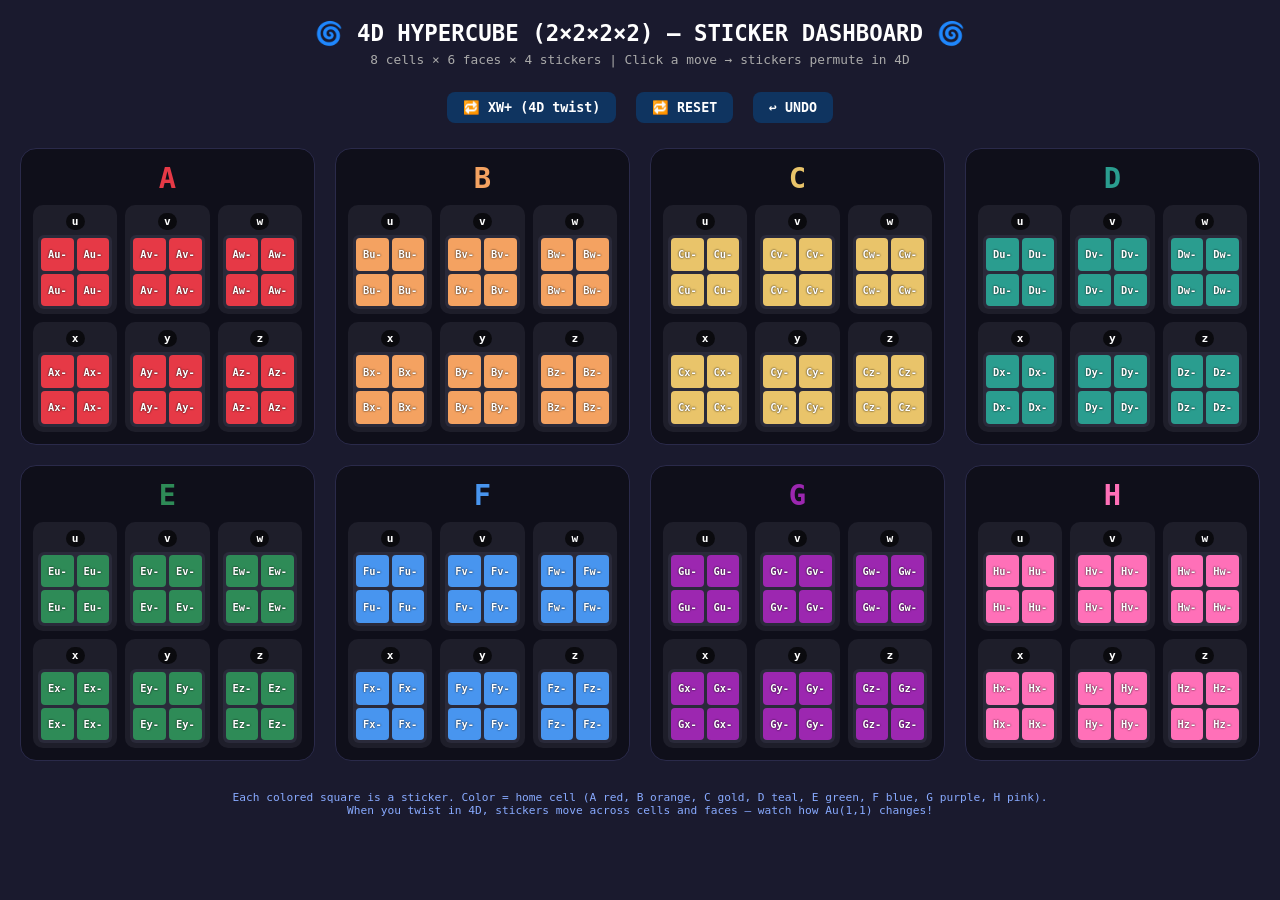
==== index.html @ c9c59ddc "Add initial HTML, CSS, and JavaScript files for 4D Hypercube dashboard" ====
<!DOCTYPE html>
<html lang="en">
<head>
    <meta charset="UTF-8">
    <meta name="viewport" content="width=device-width, initial-scale=1.0">
    <title>4D Hypercube – Sticker Dashboard</title>
    <link rel="stylesheet" href="styles.css">
</head>
<body>
    <h1>🌀 4D HYPERCUBE (2×2×2×2) – STICKER DASHBOARD 🌀</h1>
    <div class="sub">8 cells × 6 faces × 4 stickers | Click a move → stickers permute in 4D</div>

    <div class="controls">
        <button id="moveXWp">🔁 XW+ (4D twist)</button>
        <button id="resetBtn">🔁 RESET</button>
        <button id="undoBtn">↩️ UNDO</button>
    </div>

    <div id="dashboard" class="dashboard"></div>
    <div class="footer">
        Each colored square is a sticker. Color = home cell (A red, B orange, C gold, D teal, E green, F blue, G purple, H pink).<br>
        When you twist in 4D, stickers move across cells and faces – watch how Au(1,1) changes!
    </div>

    <script src="js/app.js"></script>
</body>
</html>
---- styles.css ----
* {
    box-sizing: border-box;
}

body {
    background: #1a1a2e;
    font-family: 'Segoe UI', monospace;
    color: white;
    padding: 20px;
    margin: 0;
}

h1 {
    font-size: 1.4rem;
    text-align: center;
    margin: 0 0 5px;
}

.sub {
    text-align: center;
    font-size: 0.8rem;
    color: #aaa;
    margin-bottom: 20px;
}

.controls {
    text-align: center;
    margin-bottom: 20px;
}

button {
    background: #0f3460;
    border: none;
    color: white;
    padding: 8px 16px;
    margin: 5px;
    border-radius: 8px;
    cursor: pointer;
    font-family: monospace;
    font-weight: bold;
}

button:hover {
    background: #1a4a7a;
}

.dashboard {
    display: grid;
    grid-template-columns: repeat(4, 1fr);
    gap: 20px;
    max-width: 1400px;
    margin: 0 auto;
}

.cell {
    background: #0f0f1a;
    border-radius: 16px;
    padding: 12px;
    border: 1px solid #2a2a4a;
}

.cell-title {
    text-align: center;
    font-size: 1.8rem;
    font-weight: bold;
    margin-bottom: 10px;
}

.faces {
    display: grid;
    grid-template-columns: repeat(3, 1fr);
    gap: 8px;
}

.face {
    background: #1e1e2a;
    border-radius: 10px;
    padding: 5px;
    text-align: center;
}

.face-label {
    font-size: 0.7rem;
    font-weight: bold;
    background: #000000aa;
    display: inline-block;
    padding: 2px 6px;
    border-radius: 20px;
    margin-bottom: 5px;
}

.grid-2x2 {
    display: grid;
    grid-template-columns: 1fr 1fr;
    gap: 3px;
    background: #2a2a3a;
    padding: 3px;
    border-radius: 6px;
}

.sticker {
    aspect-ratio: 1;
    border-radius: 4px;
    font-size: 0.65rem;
    display: flex;
    align-items: center;
    justify-content: center;
    font-weight: bold;
    color: white;
    text-shadow: 0 0 2px black;
    transition: 0.05s linear;
}

.footer {
    text-align: center;
    margin-top: 30px;
    font-size: 0.7rem;
    color: #88aaff;
}

@media (max-width: 900px) {
    .dashboard {
        grid-template-columns: repeat(2, 1fr);
    }
}

@media (max-width: 550px) {
    .dashboard {
        grid-template-columns: 1fr;
    }
}
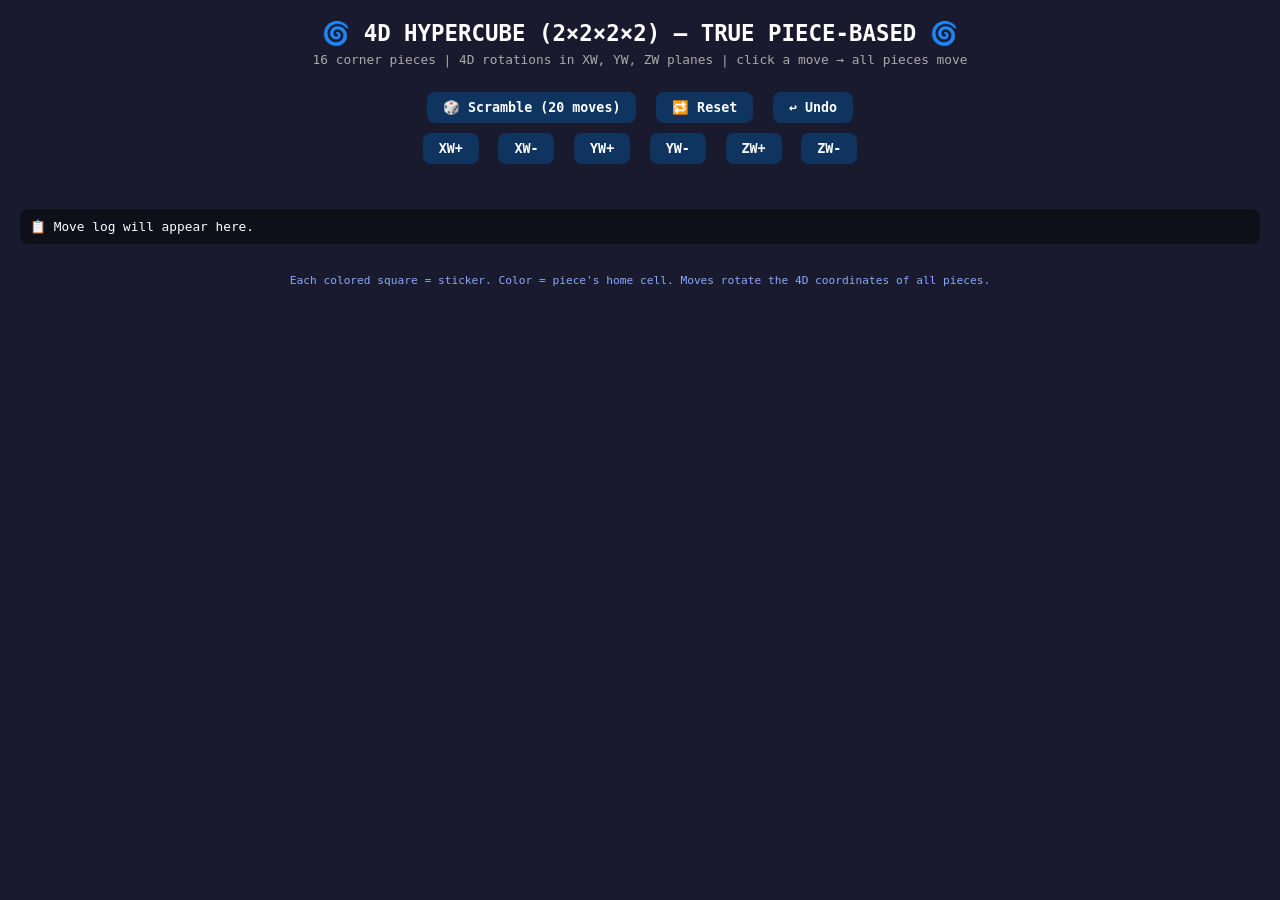
==== commit 6c80c8e4: "Refactor 4D Hypercube dashboard: update HTML structure, add CSS styles, and implement core functiona" ====
--- a/index.html
+++ b/index.html
@@ -3,25 +3,45 @@
 <head>
     <meta charset="UTF-8">
     <meta name="viewport" content="width=device-width, initial-scale=1.0">
-    <title>4D Hypercube – Sticker Dashboard</title>
-    <link rel="stylesheet" href="styles.css">
+    <title>4D Hypercube (2×2×2×2) – True Piece‑Based</title>
+    <style>
+        * { box-sizing: border-box; }
+        body { background: #1a1a2e; font-family: 'Segoe UI', monospace; color: white; padding: 20px; margin: 0; }
+        h1 { font-size: 1.4rem; text-align: center; margin: 0 0 5px; }
+        .sub { text-align: center; font-size: 0.8rem; color: #aaa; margin-bottom: 20px; }
+        .controls { text-align: center; margin-bottom: 20px; }
+        button { background: #0f3460; border: none; color: white; padding: 8px 16px; margin: 5px; border-radius: 8px; cursor: pointer; font-family: monospace; font-weight: bold; }
+        button:hover { background: #1a4a7a; }
+        .dashboard { display: grid; grid-template-columns: repeat(4, 1fr); gap: 20px; max-width: 1400px; margin: 0 auto; }
+        .cell { background: #0f0f1a; border-radius: 16px; padding: 12px; border: 1px solid #2a2a4a; }
+        .cell-title { text-align: center; font-size: 1.8rem; font-weight: bold; margin-bottom: 10px; }
+        .faces { display: grid; grid-template-columns: repeat(3, 1fr); gap: 8px; }
+        .face { background: #1e1e2a; border-radius: 10px; padding: 5px; text-align: center; }
+        .face-label { font-size: 0.7rem; font-weight: bold; background: #000000aa; display: inline-block; padding: 2px 6px; border-radius: 20px; margin-bottom: 5px; }
+        .grid-2x2 { display: grid; grid-template-columns: 1fr 1fr; gap: 3px; background: #2a2a3a; padding: 3px; border-radius: 6px; }
+        .sticker { aspect-ratio: 1; border-radius: 4px; transition: 0.05s linear; }
+        .footer { text-align: center; margin-top: 30px; font-size: 0.7rem; color: #88aaff; }
+        @media (max-width: 900px) { .dashboard { grid-template-columns: repeat(2, 1fr); } }
+        @media (max-width: 550px) { .dashboard { grid-template-columns: 1fr; } }
+        .log { background: #0f0f1a; padding: 10px; margin-top: 20px; border-radius: 8px; max-height: 150px; overflow-y: auto; font-size: 0.8rem; font-family: monospace; }
+    </style>
 </head>
 <body>
-    <h1>🌀 4D HYPERCUBE (2×2×2×2) – STICKER DASHBOARD 🌀</h1>
-    <div class="sub">8 cells × 6 faces × 4 stickers | Click a move → stickers permute in 4D</div>
+<h1>🌀 4D HYPERCUBE (2×2×2×2) – TRUE PIECE‑BASED 🌀</h1>
+<div class="sub">16 corner pieces | 4D rotations in XW, YW, ZW planes | click a move → all pieces move</div>
+<div class="controls">
+    <button id="scramble">🎲 Scramble (20 moves)</button>
+    <button id="reset">🔁 Reset</button>
+    <button id="undo">↩️ Undo</button>
+    <br>
+    <button id="moveXWp">XW+</button> <button id="moveXWm">XW-</button>
+    <button id="moveYWp">YW+</button> <button id="moveYWm">YW-</button>
+    <button id="moveZWp">ZW+</button> <button id="moveZWm">ZW-</button>
+</div>
+<div id="dashboard" class="dashboard"></div>
+<div class="log" id="logPanel">📋 Move log will appear here.</div>
+<div class="footer">Each colored square = sticker. Color = piece's home cell. Moves rotate the 4D coordinates of all pieces.</div>
 
-    <div class="controls">
-        <button id="moveXWp">🔁 XW+ (4D twist)</button>
-        <button id="resetBtn">🔁 RESET</button>
-        <button id="undoBtn">↩️ UNDO</button>
-    </div>
-
-    <div id="dashboard" class="dashboard"></div>
-    <div class="footer">
-        Each colored square is a sticker. Color = home cell (A red, B orange, C gold, D teal, E green, F blue, G purple, H pink).<br>
-        When you twist in 4D, stickers move across cells and faces – watch how Au(1,1) changes!
-    </div>
-
-    <script src="js/app.js"></script>
+<script src="hypercube.js"></script>
 </body>
 </html>
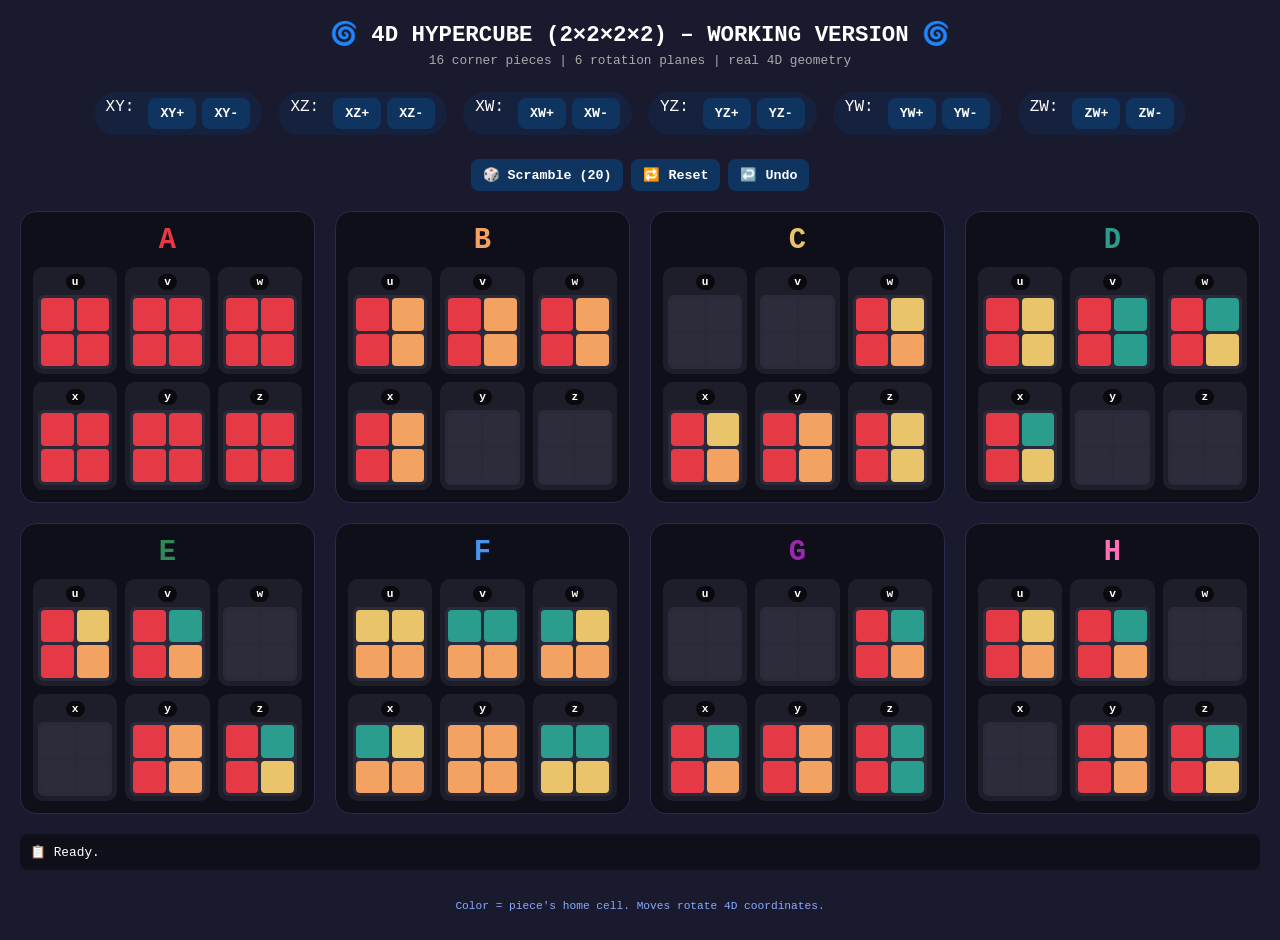
==== commit ddebe2eb: "Upgrade to 3x3x3x3 hypercube with dynamic move buttons" ====
--- a/index.html
+++ b/index.html
@@ -3,14 +3,14 @@
 <head>
     <meta charset="UTF-8">
     <meta name="viewport" content="width=device-width, initial-scale=1.0">
-    <title>4D Hypercube (2×2×2×2) – True Piece‑Based</title>
+    <title>4D Hypercube (2×2×2×2) – WORKING VERSION</title>
     <style>
         * { box-sizing: border-box; }
         body { background: #1a1a2e; font-family: 'Segoe UI', monospace; color: white; padding: 20px; margin: 0; }
         h1 { font-size: 1.4rem; text-align: center; margin: 0 0 5px; }
         .sub { text-align: center; font-size: 0.8rem; color: #aaa; margin-bottom: 20px; }
-        .controls { text-align: center; margin-bottom: 20px; }
-        button { background: #0f3460; border: none; color: white; padding: 8px 16px; margin: 5px; border-radius: 8px; cursor: pointer; font-family: monospace; font-weight: bold; }
+        .controls { text-align: center; margin-bottom: 20px; display: flex; flex-wrap: wrap; justify-content: center; gap: 8px; }
+        button { background: #0f3460; border: none; color: white; padding: 8px 12px; border-radius: 8px; cursor: pointer; font-family: monospace; font-weight: bold; }
         button:hover { background: #1a4a7a; }
         .dashboard { display: grid; grid-template-columns: repeat(4, 1fr); gap: 20px; max-width: 1400px; margin: 0 auto; }
         .cell { background: #0f0f1a; border-radius: 16px; padding: 12px; border: 1px solid #2a2a4a; }
@@ -24,24 +24,22 @@
         @media (max-width: 900px) { .dashboard { grid-template-columns: repeat(2, 1fr); } }
         @media (max-width: 550px) { .dashboard { grid-template-columns: 1fr; } }
         .log { background: #0f0f1a; padding: 10px; margin-top: 20px; border-radius: 8px; max-height: 150px; overflow-y: auto; font-size: 0.8rem; font-family: monospace; }
+        .move-group { display: inline-flex; flex-wrap: wrap; justify-content: center; gap: 6px; background: #16213e; padding: 6px 12px; border-radius: 30px; margin: 4px; }
     </style>
 </head>
 <body>
-<h1>🌀 4D HYPERCUBE (2×2×2×2) – TRUE PIECE‑BASED 🌀</h1>
-<div class="sub">16 corner pieces | 4D rotations in XW, YW, ZW planes | click a move → all pieces move</div>
+<h1>🌀 4D HYPERCUBE (2×2×2×2) – WORKING VERSION 🌀</h1>
+<div class="sub">16 corner pieces | 6 rotation planes | real 4D geometry</div>
+<div class="controls" id="movePanel"></div>
 <div class="controls">
-    <button id="scramble">🎲 Scramble (20 moves)</button>
-    <button id="reset">🔁 Reset</button>
-    <button id="undo">↩️ Undo</button>
-    <br>
-    <button id="moveXWp">XW+</button> <button id="moveXWm">XW-</button>
-    <button id="moveYWp">YW+</button> <button id="moveYWm">YW-</button>
-    <button id="moveZWp">ZW+</button> <button id="moveZWm">ZW-</button>
+    <button id="scrambleBtn">🎲 Scramble (20)</button>
+    <button id="resetBtn">🔁 Reset</button>
+    <button id="undoBtn">↩️ Undo</button>
 </div>
 <div id="dashboard" class="dashboard"></div>
-<div class="log" id="logPanel">📋 Move log will appear here.</div>
-<div class="footer">Each colored square = sticker. Color = piece's home cell. Moves rotate the 4D coordinates of all pieces.</div>
+<div id="logPanel" class="log">📋 Ready.</div>
+<div class="footer">Color = piece's home cell. Moves rotate 4D coordinates.</div>
 
-<script src="hypercube.js"></script>
+<script src="js/hypercube.js"></script>
 </body>
 </html>
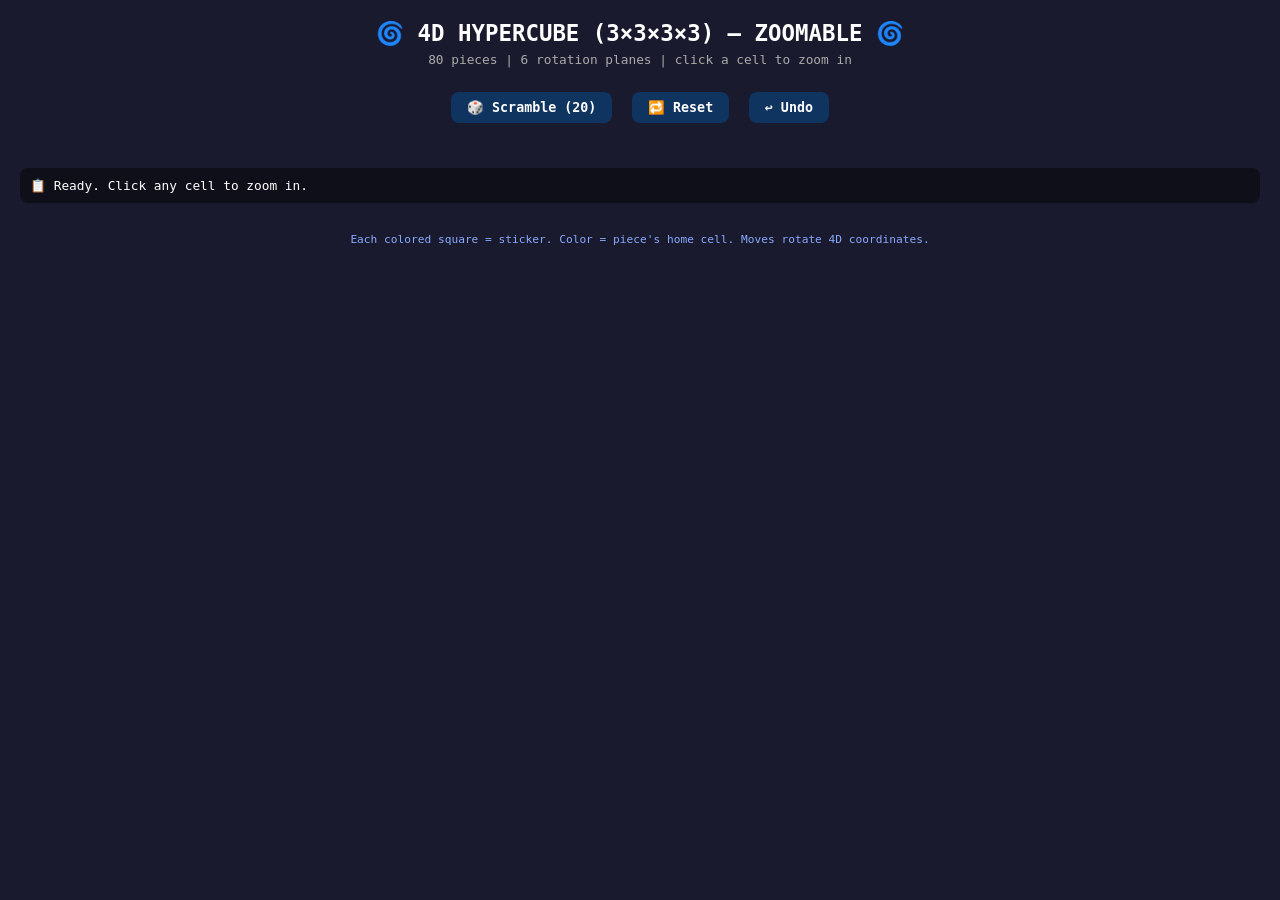
==== commit cb6cd3a5: "feat: Implement 4D hypercube visualization and interaction - Added CSS styles for dashboard, sidebar" ====
--- a/index.html
+++ b/index.html
@@ -3,43 +3,43 @@
 <head>
     <meta charset="UTF-8">
     <meta name="viewport" content="width=device-width, initial-scale=1.0">
-    <title>4D Hypercube (2×2×2×2) – WORKING VERSION</title>
-    <style>
-        * { box-sizing: border-box; }
-        body { background: #1a1a2e; font-family: 'Segoe UI', monospace; color: white; padding: 20px; margin: 0; }
-        h1 { font-size: 1.4rem; text-align: center; margin: 0 0 5px; }
-        .sub { text-align: center; font-size: 0.8rem; color: #aaa; margin-bottom: 20px; }
-        .controls { text-align: center; margin-bottom: 20px; display: flex; flex-wrap: wrap; justify-content: center; gap: 8px; }
-        button { background: #0f3460; border: none; color: white; padding: 8px 12px; border-radius: 8px; cursor: pointer; font-family: monospace; font-weight: bold; }
-        button:hover { background: #1a4a7a; }
-        .dashboard { display: grid; grid-template-columns: repeat(4, 1fr); gap: 20px; max-width: 1400px; margin: 0 auto; }
-        .cell { background: #0f0f1a; border-radius: 16px; padding: 12px; border: 1px solid #2a2a4a; }
-        .cell-title { text-align: center; font-size: 1.8rem; font-weight: bold; margin-bottom: 10px; }
-        .faces { display: grid; grid-template-columns: repeat(3, 1fr); gap: 8px; }
-        .face { background: #1e1e2a; border-radius: 10px; padding: 5px; text-align: center; }
-        .face-label { font-size: 0.7rem; font-weight: bold; background: #000000aa; display: inline-block; padding: 2px 6px; border-radius: 20px; margin-bottom: 5px; }
-        .grid-2x2 { display: grid; grid-template-columns: 1fr 1fr; gap: 3px; background: #2a2a3a; padding: 3px; border-radius: 6px; }
-        .sticker { aspect-ratio: 1; border-radius: 4px; transition: 0.05s linear; }
-        .footer { text-align: center; margin-top: 30px; font-size: 0.7rem; color: #88aaff; }
-        @media (max-width: 900px) { .dashboard { grid-template-columns: repeat(2, 1fr); } }
-        @media (max-width: 550px) { .dashboard { grid-template-columns: 1fr; } }
-        .log { background: #0f0f1a; padding: 10px; margin-top: 20px; border-radius: 8px; max-height: 150px; overflow-y: auto; font-size: 0.8rem; font-family: monospace; }
-        .move-group { display: inline-flex; flex-wrap: wrap; justify-content: center; gap: 6px; background: #16213e; padding: 6px 12px; border-radius: 30px; margin: 4px; }
-    </style>
+    <title>4D Hypercube (3×3×3×3) – Zoomable</title>
+    <link rel="stylesheet" href="styles.css">
 </head>
 <body>
-<h1>🌀 4D HYPERCUBE (2×2×2×2) – WORKING VERSION 🌀</h1>
-<div class="sub">16 corner pieces | 6 rotation planes | real 4D geometry</div>
+
+<h1>🌀 4D HYPERCUBE (3×3×3×3) – ZOOMABLE 🌀</h1>
+<div class="sub">80 pieces | 6 rotation planes | click a cell to zoom in</div>
+
 <div class="controls" id="movePanel"></div>
+
 <div class="controls">
     <button id="scrambleBtn">🎲 Scramble (20)</button>
     <button id="resetBtn">🔁 Reset</button>
     <button id="undoBtn">↩️ Undo</button>
 </div>
+
+<!-- Main grid view -->
 <div id="dashboard" class="dashboard"></div>
-<div id="logPanel" class="log">📋 Ready.</div>
-<div class="footer">Color = piece's home cell. Moves rotate 4D coordinates.</div>
 
-<script src="js/hypercube.js"></script>
+<!-- Zoomed view -->
+<div id="zoomedView" class="zoomed-container">
+    <div class="zoomed-main">
+        <div class="zoomed-header">
+            <div class="zoomed-title" id="zoomedTitle">Cell A</div>
+            <button class="back-btn" id="backBtn">← Back to All Cells</button>
+        </div>
+        <div class="cross-layout" id="crossLayout"></div>
+    </div>
+    <div class="sidebar">
+        <div class="sidebar-title">Other Cells</div>
+        <div id="sidebarCells"></div>
+    </div>
+</div>
+
+<div id="logPanel" class="log">📋 Ready. Click any cell to zoom in.</div>
+<div class="footer">Each colored square = sticker. Color = piece's home cell. Moves rotate 4D coordinates.</div>
+
+<script type="module" src="js/main.js"></script>
 </body>
 </html>
--- a/styles.css
+++ b/styles.css
@@ -0,0 +1,243 @@
+* { box-sizing: border-box; }
+body { 
+    background: #1a1a2e; 
+    font-family: 'Segoe UI', monospace; 
+    color: white; 
+    padding: 20px; 
+    margin: 0;
+    min-height: 100vh;
+}
+h1 { font-size: 1.4rem; text-align: center; margin: 0 0 5px; }
+.sub { text-align: center; font-size: 0.8rem; color: #aaa; margin-bottom: 20px; }
+.controls { text-align: center; margin-bottom: 20px; }
+button { 
+    background: #0f3460; 
+    border: none; 
+    color: white; 
+    padding: 8px 16px; 
+    margin: 5px; 
+    border-radius: 8px; 
+    cursor: pointer; 
+    font-family: monospace; 
+    font-weight: bold;
+    transition: 0.2s;
+}
+button:hover { background: #1a4a7a; transform: scale(1.05); }
+
+.dashboard { 
+    display: grid; 
+    grid-template-columns: repeat(4, 1fr); 
+    gap: 20px; 
+    max-width: 1400px; 
+    margin: 0 auto; 
+}
+.cell { 
+    background: #0f0f1a; 
+    border-radius: 16px; 
+    padding: 12px; 
+    border: 1px solid #2a2a4a;
+    cursor: pointer;
+    transition: 0.3s;
+}
+.cell:hover { 
+    border-color: #4a6a9a; 
+    transform: translateY(-5px);
+    box-shadow: 0 10px 30px rgba(0,0,0,0.5);
+}
+.cell-title { 
+    text-align: center; 
+    font-size: 1.8rem; 
+    font-weight: bold; 
+    margin-bottom: 10px; 
+}
+.faces { 
+    display: grid; 
+    grid-template-columns: repeat(3, 1fr); 
+    gap: 8px; 
+}
+.face { 
+    background: #1e1e2a; 
+    border-radius: 10px; 
+    padding: 5px; 
+    text-align: center; 
+}
+.face-label { 
+    font-size: 0.7rem; 
+    font-weight: bold; 
+    background: #000000aa; 
+    display: inline-block; 
+    padding: 2px 6px; 
+    border-radius: 20px; 
+    margin-bottom: 5px; 
+}
+.grid-3x3 { 
+    display: grid; 
+    grid-template-columns: repeat(3, 1fr); 
+    gap: 2px; 
+    background: #2a2a3a; 
+    padding: 2px; 
+    border-radius: 6px; 
+}
+.sticker { 
+    aspect-ratio: 1; 
+    border-radius: 4px; 
+    transition: 0.05s linear; 
+}
+.footer { 
+    text-align: center; 
+    margin-top: 30px; 
+    font-size: 0.7rem; 
+    color: #88aaff; 
+}
+.log { 
+    background: #0f0f1a; 
+    padding: 10px; 
+    margin-top: 20px; 
+    border-radius: 8px; 
+    max-height: 150px; 
+    overflow-y: auto; 
+    font-size: 0.8rem; 
+    font-family: monospace; 
+}
+.move-group { 
+    display: inline-flex; 
+    flex-wrap: wrap; 
+    justify-content: center; 
+    gap: 6px; 
+    background: #16213e; 
+    padding: 6px 12px; 
+    border-radius: 30px; 
+    margin: 4px; 
+}
+
+/* Zoomed View Styles */
+.zoomed-container {
+    display: none;
+    max-width: 1600px;
+    margin: 0 auto;
+    gap: 20px;
+}
+.zoomed-container.active {
+    display: flex;
+}
+.zoomed-main {
+    flex: 1;
+    background: #0f0f1a;
+    border-radius: 16px;
+    padding: 20px;
+    border: 1px solid #2a2a4a;
+}
+.zoomed-header {
+    display: flex;
+    justify-content: space-between;
+    align-items: center;
+    margin-bottom: 20px;
+}
+.zoomed-title {
+    font-size: 2.5rem;
+    font-weight: bold;
+}
+.back-btn {
+    background: #4a1a6a;
+    padding: 10px 20px;
+    font-size: 1rem;
+}
+.back-btn:hover { background: #6a2a8a; }
+
+.cross-layout {
+    display: grid;
+    grid-template-columns: repeat(3, 1fr);
+    grid-template-rows: repeat(4, 1fr);
+    gap: 15px;
+    max-width: 800px;
+    margin: 0 auto;
+}
+.cross-face {
+    background: #1e1e2a;
+    border-radius: 12px;
+    padding: 10px;
+    text-align: center;
+}
+.cross-face .face-label {
+    font-size: 1rem;
+    padding: 4px 12px;
+}
+.cross-face .grid-3x3 {
+    gap: 4px;
+    padding: 4px;
+}
+.cross-face .sticker {
+    font-size: 0.8rem;
+    display: flex;
+    align-items: center;
+    justify-content: center;
+    font-weight: bold;
+}
+.cross-face.top { grid-column: 2; grid-row: 1; }
+.cross-face.left { grid-column: 1; grid-row: 2; }
+.cross-face.center { grid-column: 2; grid-row: 2; }
+.cross-face.right { grid-column: 3; grid-row: 2; }
+.cross-face.bottom { grid-column: 2; grid-row: 3; }
+.cross-face.back { grid-column: 2; grid-row: 4; }
+
+.sidebar {
+    width: 250px;
+    background: #0f0f1a;
+    border-radius: 16px;
+    padding: 15px;
+    border: 1px solid #2a2a4a;
+    height: fit-content;
+}
+.sidebar-title {
+    text-align: center;
+    font-size: 1rem;
+    margin-bottom: 15px;
+    color: #aaa;
+}
+.sidebar-cell {
+    background: #1e1e2a;
+    border-radius: 10px;
+    padding: 10px;
+    margin-bottom: 10px;
+    cursor: pointer;
+    transition: 0.2s;
+    border: 2px solid transparent;
+}
+.sidebar-cell:hover {
+    border-color: #4a6a9a;
+    transform: scale(1.02);
+}
+.sidebar-cell-title {
+    text-align: center;
+    font-size: 1.2rem;
+    font-weight: bold;
+    margin-bottom: 8px;
+}
+.sidebar-faces {
+    display: grid;
+    grid-template-columns: repeat(3, 1fr);
+    gap: 4px;
+}
+.sidebar-face {
+    background: #2a2a3a;
+    border-radius: 4px;
+    padding: 2px;
+}
+.sidebar-face .grid-3x3 {
+    gap: 1px;
+    padding: 1px;
+}
+.sidebar-face .sticker {
+    min-height: 15px;
+}
+
+@media (max-width: 1200px) { 
+    .zoomed-container.active { flex-direction: column; }
+    .sidebar { width: 100%; }
+}
+@media (max-width: 900px) { 
+    .dashboard { grid-template-columns: repeat(2, 1fr); } 
+}
+@media (max-width: 550px) { 
+    .dashboard { grid-template-columns: 1fr; } 
+}
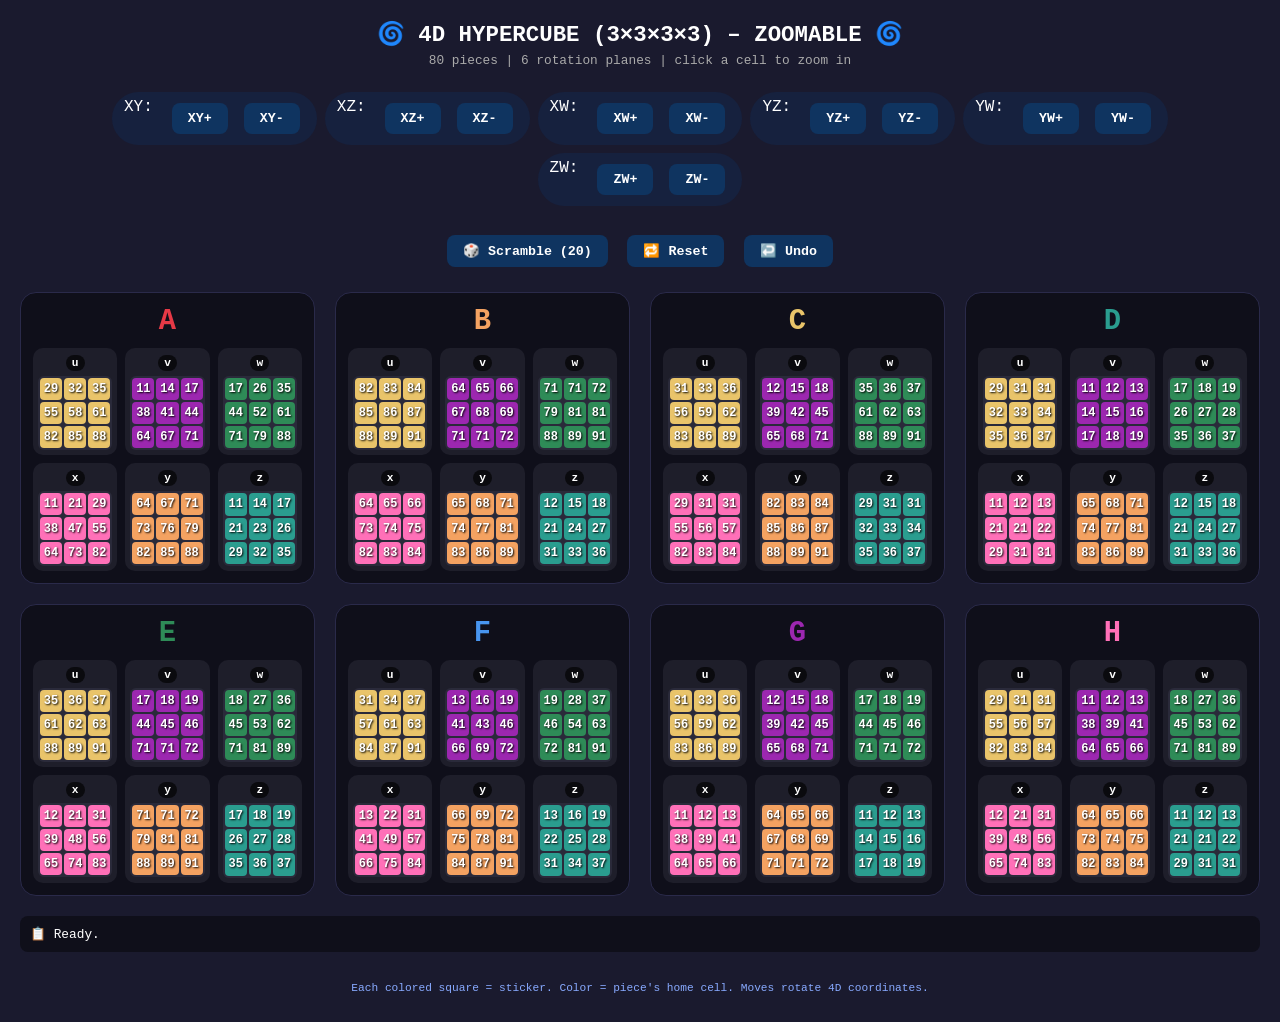
==== commit 621ba17a: "feat: Add face zoom functionality with detailed view and navigation" ====
--- a/index.html
+++ b/index.html
@@ -37,6 +37,37 @@
     </div>
 </div>
 
+<!-- Level 3: Single Face Zoom -->
+<div id="faceZoomView" class="face-zoom-container">
+    <div class="face-zoom-main">
+        <div class="face-zoom-header">
+            <div>
+                <div class="face-zoom-title" id="faceZoomTitle">Cell A - Face u</div>
+                <div class="face-zoom-subtitle" id="faceZoomSubtitle">Fixed: w=-1, y=+1</div>
+            </div>
+            <button class="back-btn" id="backToCellBtn">← Back to Cell</button>
+        </div>
+        
+        <div class="face-zoom-content">
+            <div class="large-face-grid" id="largeFaceGrid">
+                <!-- 3x3 grid will be rendered here -->
+            </div>
+            
+            <div class="face-details">
+                <h3>📊 Face Details</h3>
+                <div id="faceDetailsContent">
+                    <!-- Details will be shown here -->
+                </div>
+                
+                <h3>🎯 Affected Rotations</h3>
+                <div id="affectedRotations">
+                    <!-- Buttons for rotations that affect this face -->
+                </div>
+            </div>
+        </div>
+    </div>
+</div>
+
 <div id="logPanel" class="log">📋 Ready. Click any cell to zoom in.</div>
 <div class="footer">Each colored square = sticker. Color = piece's home cell. Moves rotate 4D coordinates.</div>
 
--- a/styles.css
+++ b/styles.css
@@ -82,7 +82,18 @@
     aspect-ratio: 1; 
     border-radius: 4px; 
     transition: 0.05s linear; 
-}
+    
+    /* --- NEW: Make the License Plate numbers visible and centered --- */
+    display: flex;
+    align-items: center;
+    justify-content: center;
+    font-weight: bold;
+    color: white;
+    text-shadow: 1px 1px 2px black; /* Makes text readable on light colors */
+    font-size: 0.75rem;
+    user-select: none; /* Prevents highlighting the text when clicking */
+}
+
 .footer { 
     text-align: center; 
     margin-top: 30px; 
@@ -144,6 +155,107 @@
 }
 .back-btn:hover { background: #6a2a8a; }
 
+
+/* Level 3: Face Zoom Styles */
+.face-zoom-container {
+    display: none;
+    max-width: 1200px;
+    margin: 0 auto;
+}
+.face-zoom-container.active {
+    display: block;
+}
+.face-zoom-main {
+    background: #0f0f1a;
+    border-radius: 16px;
+    padding: 20px;
+    border: 1px solid #2a2a4a;
+}
+.face-zoom-header {
+    display: flex;
+    justify-content: space-between;
+    align-items: center;
+    margin-bottom: 30px;
+    padding-bottom: 20px;
+    border-bottom: 2px solid #2a2a4a;
+}
+.face-zoom-title {
+    font-size: 2rem;
+    font-weight: bold;
+    margin-bottom: 5px;
+}
+.face-zoom-subtitle {
+    font-size: 1rem;
+    color: #888;
+}
+.face-zoom-content {
+    display: flex;
+    gap: 30px;
+    align-items: flex-start;
+}
+.large-face-grid {
+    display: grid;
+    grid-template-columns: repeat(3, 1fr);
+    gap: 10px;
+    background: #1e1e2a;
+    padding: 20px;
+    border-radius: 12px;
+}
+.large-face-grid .sticker {
+    width: 100px;
+    height: 100px;
+    font-size: 2rem;
+    border-radius: 8px;
+}
+.face-details {
+    flex: 1;
+    background: #1e1e2a;
+    padding: 20px;
+    border-radius: 12px;
+}
+.face-details h3 {
+    margin-top: 0;
+    margin-bottom: 15px;
+    color: #88aaff;
+}
+.face-details-content, #affectedRotations {
+    background: #0f0f1a;
+    padding: 15px;
+    border-radius: 8px;
+    margin-bottom: 20px;
+}
+.detail-row {
+    display: flex;
+    justify-content: space-between;
+    padding: 8px 0;
+    border-bottom: 1px solid #2a2a4a;
+}
+.detail-row:last-child {
+    border-bottom: none;
+}
+.rotation-btn {
+    display: inline-block;
+    margin: 5px;
+    padding: 8px 12px;
+    background: #0f3460;
+    border-radius: 6px;
+    cursor: pointer;
+    font-family: monospace;
+}
+.rotation-btn:hover {
+    background: #1a4a7a;
+}
+@media (max-width: 900px) {
+    .face-zoom-content {
+        flex-direction: column;
+    }
+    .large-face-grid .sticker {
+        width: 70px;
+        height: 70px;
+        font-size: 1.2rem;
+    }
+}
+
 .cross-layout {
     display: grid;
     grid-template-columns: repeat(3, 1fr);
